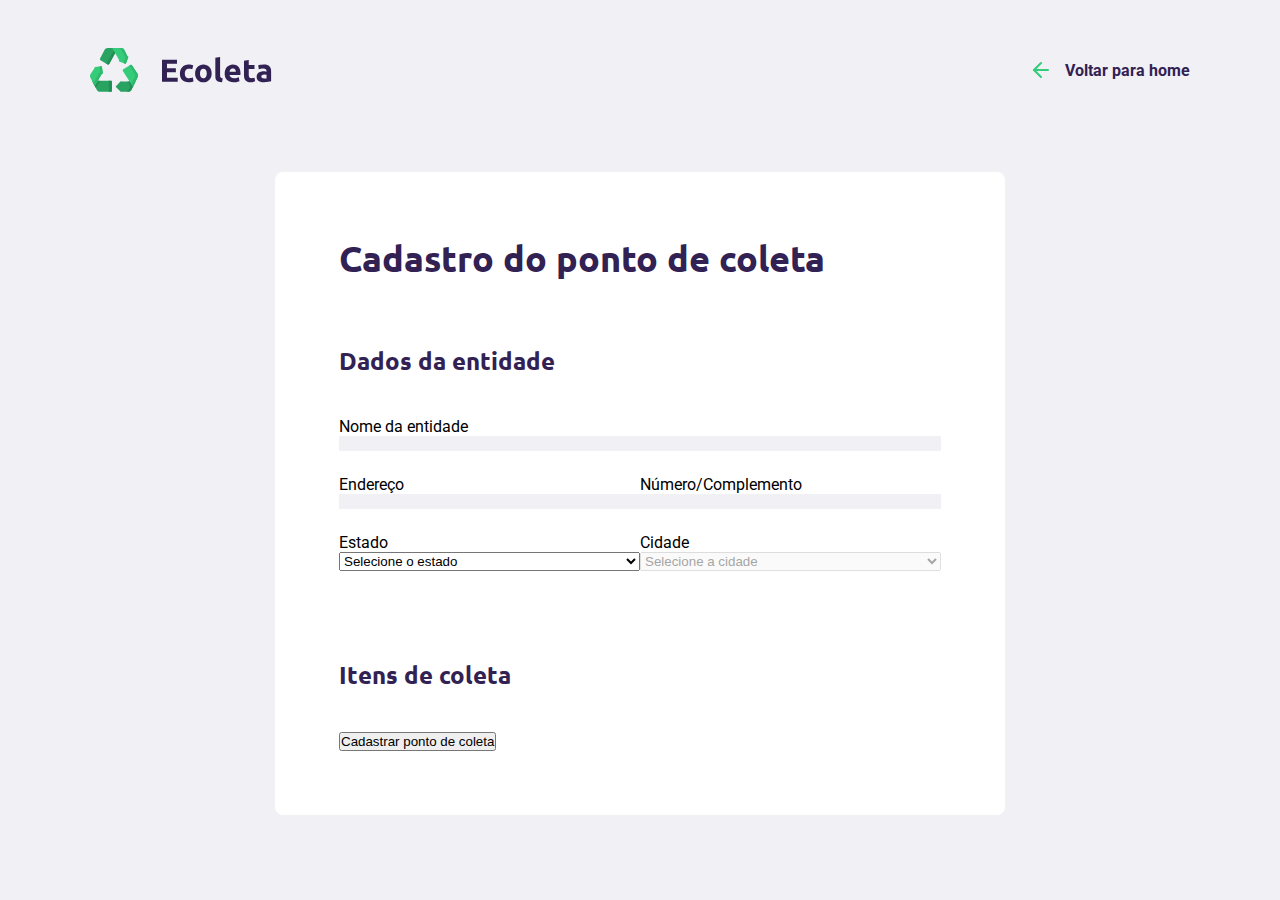
==== create-point.html @ 9c0a0e25 "first commit" ====
<!DOCTYPE html>
<html lang="pt_br">
<head>
    <meta charset="UTF-8">
    <meta name="viewport" content="width=device-width, initial-scale=1.0">
    <title>Ecoleta</title>
    <link href="https://fonts.googleapis.com/css2?family=Roboto&family=Ubuntu:wght@400;500display=swap" rel="stylesheet">
    <link rel="stylesheet" href="./styles/main.css">
    <link rel="stylesheet" href="./styles/create-point.css">
    <link rel="stylesheet" href="./styles/responsive.css">
    <link rel="icon" type="image/png" href="styles/assets/ico.png" />
</head>
<body>
    <div id="page-create-point">
        
            <header>
                <img src="./styles/assets/logo.svg" alt="Logo">
                <a href="index.html">
                    <span></span>
                    Voltar para home</a>
            </header>

            <form action="">
                <h1>Cadastro do ponto de coleta</h1>

                <fieldset>
                    <legend>
                        <h2>Dados da entidade</h2>
                    </legend>

                    <div class="field">
                        <label for="name">Nome da entidade</label>
                        <input type="text" name="name">
                    </div>

                    <div class="field-group">
                        <div class="field">
                            <label for="address">Endereço</label>
                            <input type="text" name="address">
                        </div>
                        <div class="field">
                            <label for="address2">Número/Complemento</label>
                            <input type="text" name="address2">
                        </div>
                    </div>

                    <div class="field-group">
                        <div class="field">
                            <label for="state">Estado</label>
                            <select name="uf" id="">
                                <option value="">Selecione o estado</option>
                            </select>
                        </div>
                        <div class="field">
                            <label for="city">Cidade</label>
                            <select name="city" id="" disabled>
                                <option value="">Selecione a cidade</option>
                            </select>
                        </div>
                    </div>
                </fieldset>


                <fieldset>
                    <legend>
                        <h2>Itens de coleta</h2>
                    </legend>
                </fieldset>


                <button type="submit">Cadastrar ponto de coleta</button>
            </form>

        
        </div>
    </div>

    
</body>
</html>
---- styles/main.css ----
:root{
    --title-color: #322153;
    --primary-color: #34cb79;
}

*{
    margin: 0px;
    padding: 0px;
    box-sizing: border-box;
}

body{
    background: #f0f0f5;
    font-family: 'Roboto', sans-serif;
    -webkit-font-smoothing: antialiased;
}

a{
    text-decoration: none;
    font-weight: bold
}

h1, h2, h3, h4, h5, h6{
    font-family: 'Roboto', sans-serif;
    font-family: 'Ubuntu', sans-serif;
    color: var(--title-color);
}
---- styles/create-point.css ----
#page-create-point{
    width: 90%;
    max-width: 1100px;
    margin: 0 auto;
}

#page-create-point header{
    margin-top: 48px;
    display: flex;
    justify-content: space-between;
    align-items: center;
}

#page-create-point header a{
    color: var(--title-color);
    font-weight: bold;
    display: flex;
    align-items: center;
}


#page-create-point header a span{

    background-image: url('./assets/arrow-left.svg');
    width: 20px;
    height: 24px;
    display: flex;
    margin-right: 16px;
}

form{
    background-color: white;
    padding: 64px;
    border-radius: 8px;
    margin: 80px auto;
    max-width: 730px;    
}

form h1{
    font-size: 36px;
}
 
form fieldset{
    margin-top: 64px;
    border: 0;
}

form legend{
    margin-bottom: 40px;
}

form legend h2{
    font-size: 24px;
}

form .field{
    flex: 1;
    display: flex;
    flex-direction: column;
    margin-bottom: 24px;
}

form .field-group{
    display: flex;
}

form input{
    background: #f0f0f5;
    border: 0;
}
---- styles/responsive.css ----
@media (max-width: 900px) {

    #page-home {
        background-position-x: 70vw;
    }
    #page-home .content {
        align-items: center;
        text-align: center
    }
    #page-home header a {
        position: absolute;
        bottom: 48px;
        left: 50%;
        transform: translateX(-50%);
    }
    #page-home main {
        align-items: center;
    }
}

@media (max-width: 1700px){

    #page-home{
        background-position-x: 40vw;
    }
}

@media (max-height: 760px){

    #page-home{
        background-position-y: 200px;
    }
}
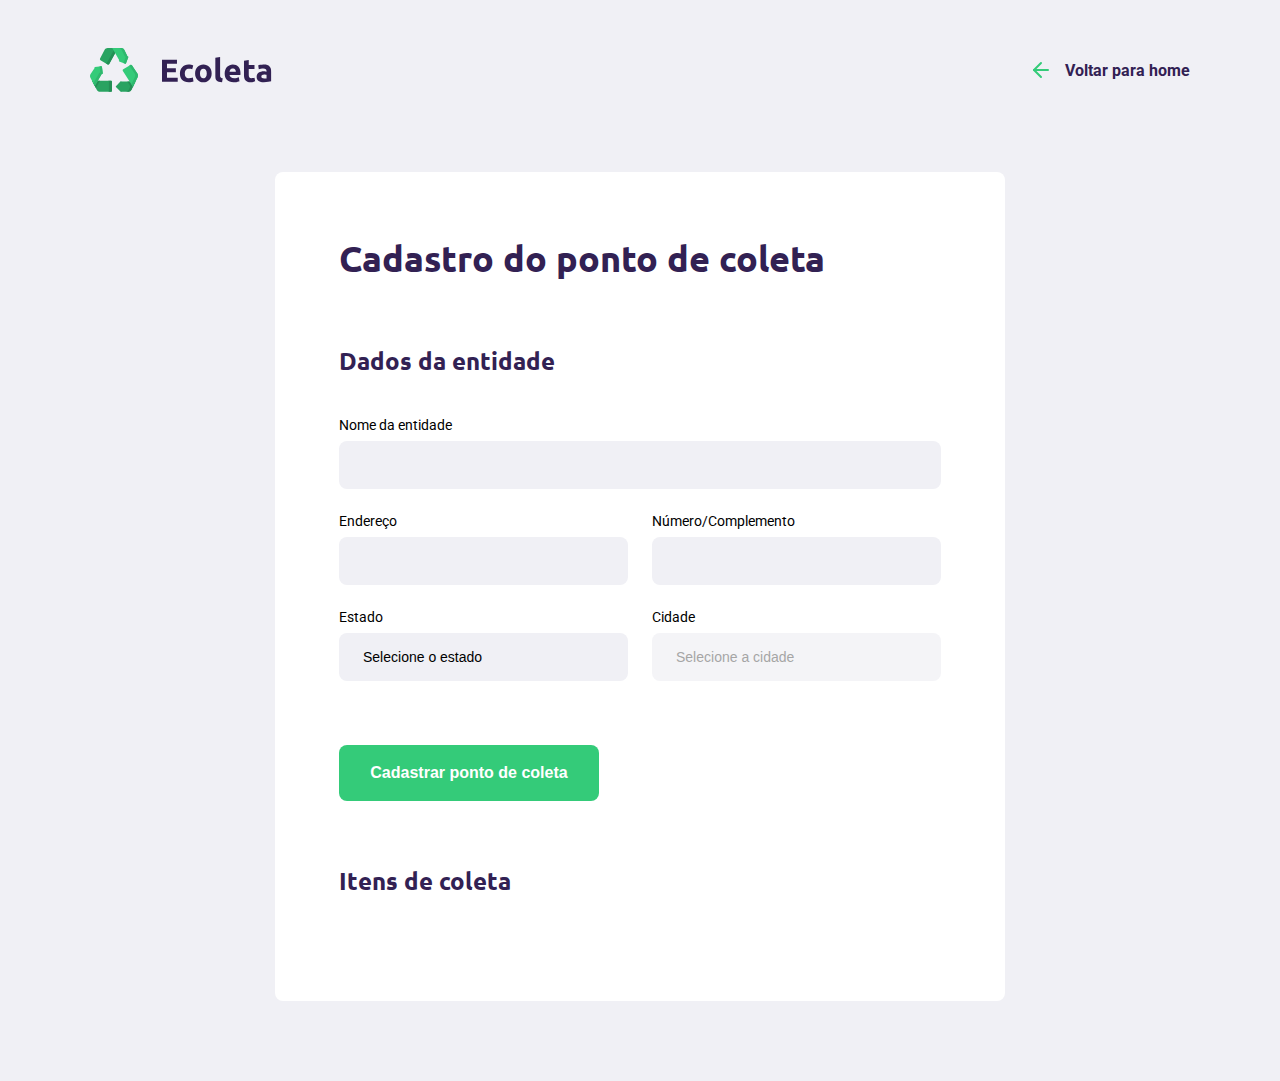
==== commit d8b81283: "second commit" ====
--- a/create-point.html
+++ b/create-point.html
@@ -11,8 +11,7 @@
     <link rel="icon" type="image/png" href="styles/assets/ico.png" />
 </head>
 <body>
-    <div id="page-create-point">
-        
+    <div id="page-create-point">        
             <header>
                 <img src="./styles/assets/logo.svg" alt="Logo">
                 <a href="index.html">
@@ -60,21 +59,16 @@
                     </div>
                 </fieldset>
 
+                   <button type="submit">Cadastrar ponto de coleta</button>
+
 
                 <fieldset>
                     <legend>
                         <h2>Itens de coleta</h2>
                     </legend>
                 </fieldset>
-
-
-                <button type="submit">Cadastrar ponto de coleta</button>
-            </form>
-
-        
+            </form>  
         </div>
-    </div>
-
-    
-</body>
+        <script src="./scripts/create-point.js"></script>
+    </div>    
 </html>--- a/styles/create-point.css
+++ b/styles/create-point.css
@@ -64,7 +64,44 @@
     display: flex;
 }
 
-form input{
+form input,
+form select{
+
     background: #f0f0f5;
     border: 0;
+    padding: 16px 24px;
+    font-size: 14px;
+    border-radius: 8px;
+}
+
+form select{
+    -webkit-appearance: none;
+    -moz-appearance: none;
+    appearance: none;
+}
+
+form label{
+    font-size: 14px;
+    margin-bottom: 8px;
+}
+
+form .field-group .field + .field{
+    margin-left: 24px;
+}
+
+form button{
+    width: 260px;
+    height: 56px;
+    background-color: var(--primary-color);
+    border-radius: 8px;
+    color: white;
+    font-weight: bold;
+    font-size: 16px;
+    border: 0;
+    margin-top: 40px;
+}
+
+form button:hover{
+    background-color: #2fb86e;
+    transition: background-color 300ms;
 }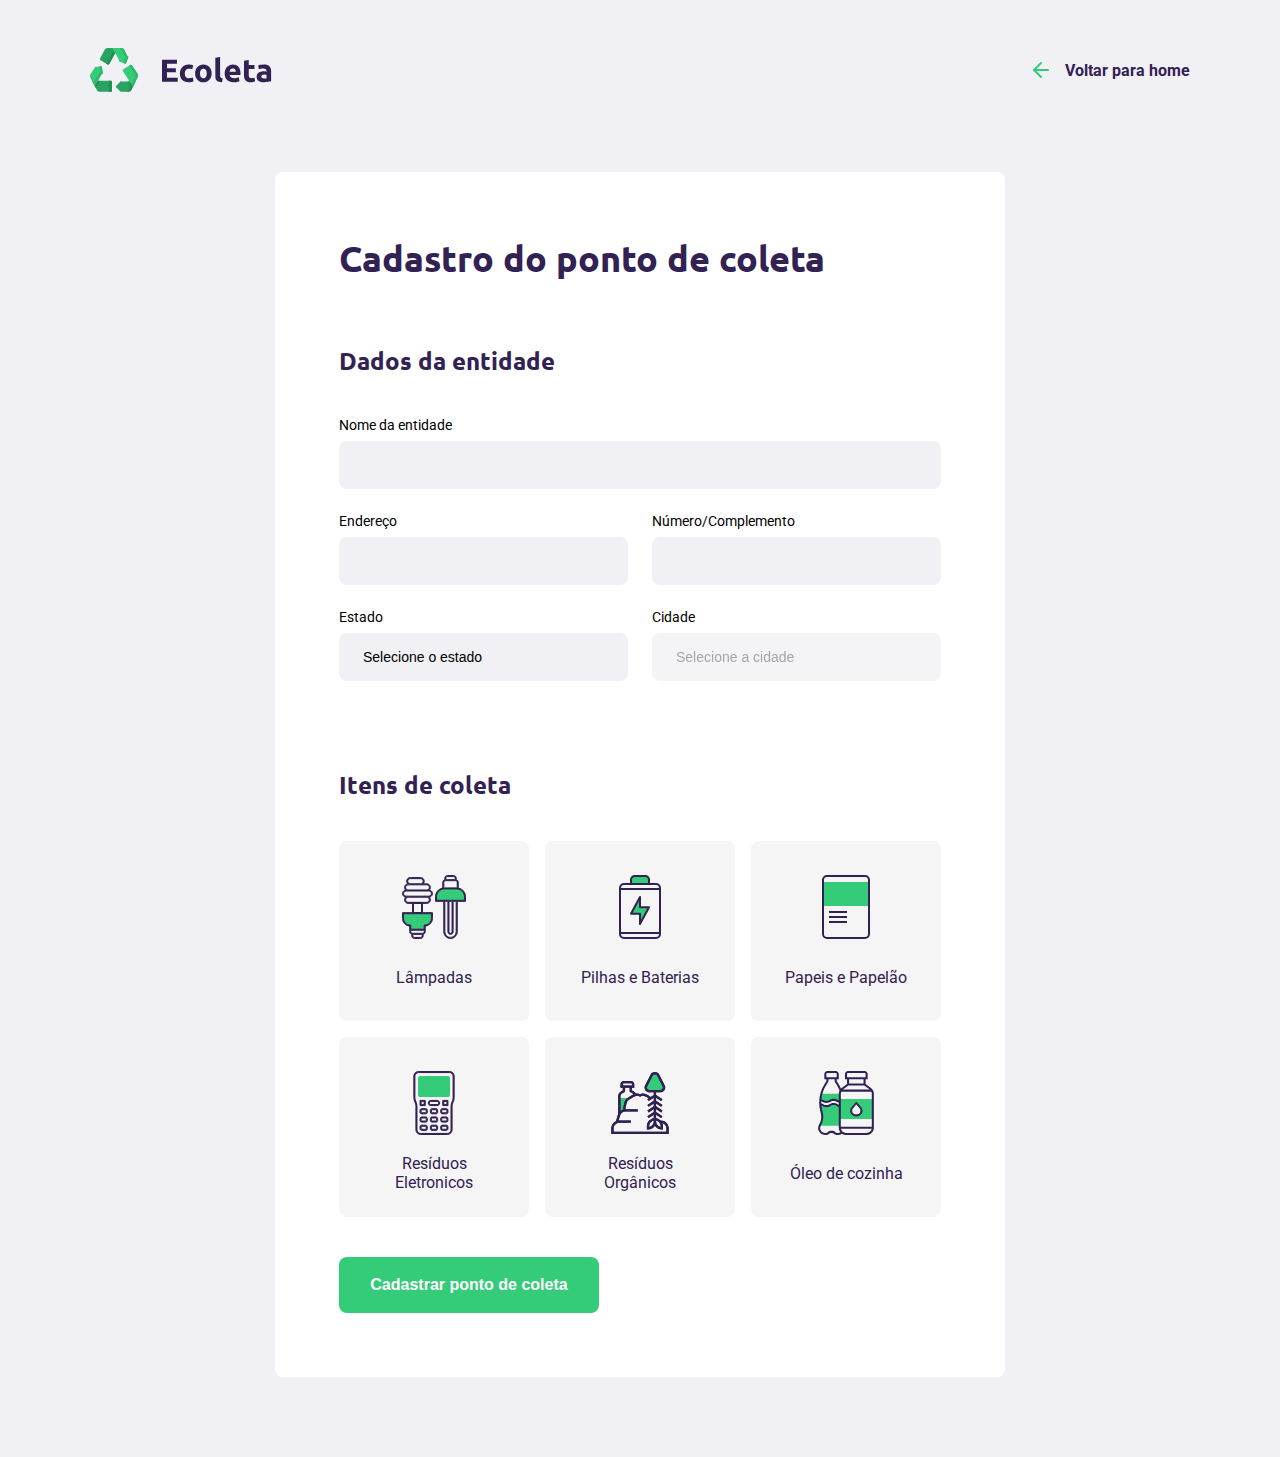
==== commit ab41912f: "add search page and javascript files" ====
--- a/create-point.html
+++ b/create-point.html
@@ -29,44 +29,74 @@
 
                     <div class="field">
                         <label for="name">Nome da entidade</label>
-                        <input type="text" name="name">
+                        <input type="text" name="name" required>
                     </div>
 
                     <div class="field-group">
                         <div class="field">
                             <label for="address">Endereço</label>
-                            <input type="text" name="address">
+                            <input type="text" name="address" required>
                         </div>
                         <div class="field">
                             <label for="address2">Número/Complemento</label>
-                            <input type="text" name="address2">
+                            <input type="text" name="address2" required>
                         </div>
                     </div>
 
                     <div class="field-group">
                         <div class="field">
                             <label for="state">Estado</label>
-                            <select name="uf" id="">
+                            <select name="uf" required>
                                 <option value="">Selecione o estado</option>
                             </select>
+
+                            <input type="hidden" name="state">
                         </div>
                         <div class="field">
                             <label for="city">Cidade</label>
-                            <select name="city" id="" disabled>
+                            <select name="city" disabled required>
                                 <option value="">Selecione a cidade</option>
                             </select>
                         </div>
                     </div>
                 </fieldset>
 
-                   <button type="submit">Cadastrar ponto de coleta</button>
-
-
                 <fieldset>
                     <legend>
                         <h2>Itens de coleta</h2>
                     </legend>
+
+                    <div class="items-grid">
+                        <li data-id="1">
+                            <img src="./styles/assets/lampadas.svg" alt="Lâmpadas">
+                            <span>Lâmpadas</span>
+                        </li>
+                        <li data-id="2">
+                            <img src="./styles/assets/baterias.svg" alt="Pilhas e Baterias">
+                            <span>Pilhas e Baterias</span>
+                        </li>
+                        <li data-id="3">
+                            <img src="./styles/assets/papeis-papelao.svg" alt="Papeis e Papelão">
+                            <span>Papeis e Papelão</span>
+                        </li>
+                        <li data-id="4">
+                            <img src="./styles/assets/eletronicos.svg" alt="Resíduos Eletronicos">
+                            <span>Resíduos Eletronicos</span>
+                        </li>
+                        <li data-id="5">
+                            <img src="./styles/assets/organicos.svg" alt="Resíduos Orgânicos">
+                            <span>Resíduos Orgânicos</span>
+                        </li>
+                        <li data-id="6">
+                            <img src="./styles/assets/oleo.svg" alt="Óleo de cozinha">
+                            <span>Óleo de cozinha</span>
+                        </li>
+
+                        <input type="hidden" name="items">
+                    </div>
                 </fieldset>
+
+                   <button type="submit">Cadastrar ponto de coleta</button>
             </form>  
         </div>
         <script src="./scripts/create-point.js"></script>
--- a/styles/main.css
+++ b/styles/main.css
@@ -1,6 +1,7 @@
 :root{
     --title-color: #322153;
     --primary-color: #34cb79;
+    --input-color: #f0f0f5;
 }
 
 *{
--- a/styles/create-point.css
+++ b/styles/create-point.css
@@ -67,7 +67,7 @@
 form input,
 form select{
 
-    background: #f0f0f5;
+    background: var(--input-color);
     border: 0;
     padding: 16px 24px;
     font-size: 14px;
@@ -104,4 +104,44 @@
 form button:hover{
     background-color: #2fb86e;
     transition: background-color 300ms;
+}
+
+.items-grid{
+    display: grid;
+    grid-template-columns: 1fr 1fr 1fr;
+    gap: 16px;
+}
+
+.items-grid li{
+    background-color: #f5f5f5;
+    list-style: none;
+    border: 2px solid #f5f5f5;
+    height: 180px;
+    border-radius: 8px;
+    padding: 32px 24px 16px;
+    display: flex;
+    flex-direction: column;
+    align-items: center;
+    justify-content: space-between;
+    text-align: center;
+    cursor: pointer;
+}
+
+.items-grid li span{
+    margin-top: 12px;
+    flex: 1;
+    display: flex;
+    align-items: center;
+    color: var(--title-color);
+}
+
+.items-grid li.selected{
+    background: #e1faec;
+    border: 2px solid #34cb79;
+}
+
+.items-grid li img,
+.items-grid li span{
+    pointer-events: none;
+    
 }